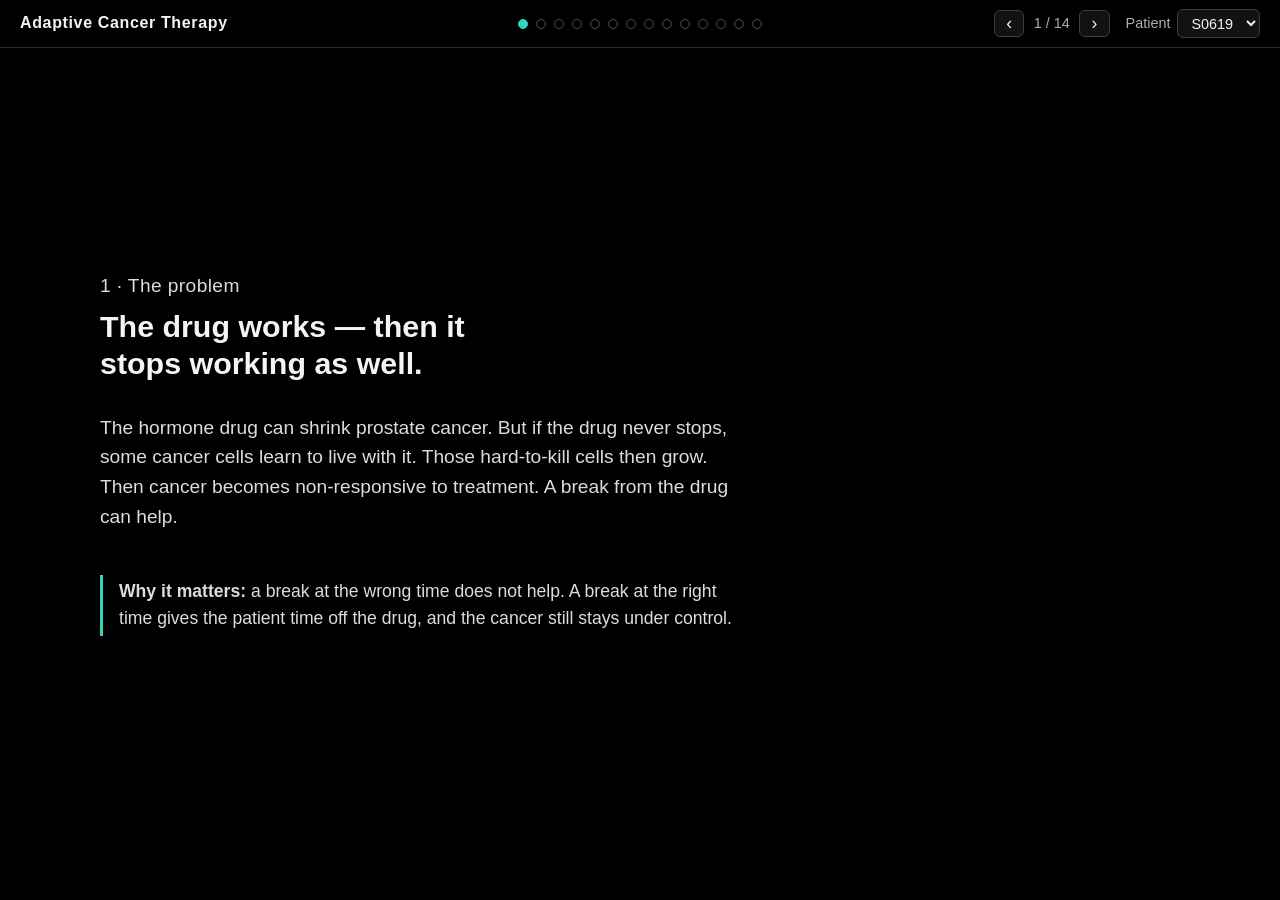
==== web/index.html @ 0f13ae1c "Adaptive Cancer Therapy: EvoDose Select presentation and selection analysis" ====
<!DOCTYPE html>
<html lang="en">
<head>
<meta charset="utf-8">
<meta name="viewport" content="width=device-width, initial-scale=1">
<title>Adaptive Cancer Therapy — stop and start, instead of always on</title>
<link rel="stylesheet" href="styles.css?v=23">
</head>
<body>
<nav class="decknav">
  <span class="brand">Adaptive Cancer Therapy</span>
  <div class="dots" id="dots" role="tablist" aria-label="Slides"></div>
  <span class="navright">
    <span class="pag">
      <button id="prevSl" aria-label="Previous slide">‹</button>
      <span id="slCount">1 / 1</span>
      <button id="nextSl" aria-label="Next slide">›</button>
    </span>
    <label class="patpick">Patient
      <select id="patient"></select>
    </label>
  </span>
</nav>

<main>
  <!-- STORY 1 -->
  <section class="slide story">
    <p class="act">1 · The problem</p>
    <h2>The drug works — then it stops working as well.</h2>
    <p>The hormone drug can shrink prostate cancer. But if the drug never stops, some
      cancer cells learn to live with it. Those hard-to-kill cells then grow.
      Then cancer becomes non-responsive to treatment. A break from the drug can help.</p>
    <p class="why"><strong>Why it matters:</strong> a break at the wrong time does not help.
      A break at the right time gives the patient time off the drug, and the cancer
      still stays under control.</p>
  </section>

  <!-- COVER: adaptive cancer therapy, in one paragraph + one animated picture -->
  <section class="slide cover">
    <h1 class="covertitle">Adaptive Cancer Therapy</h1>
    <p class="deck coverpara">In adaptive therapy, the drug is stopped and started,
      instead of given all the time. This stops drug-resistant cancer cells from
      taking over, by not wiping out the drug-sensitive cells completely. It means
      less drug, a better quality of life, and cancer that takes longer to
      become drug-resistant.</p>
    <div class="calwrap">
      <svg id="calsvg" viewBox="0 0 1080 470" role="img" aria-label="Animated calendar of adaptive therapy: months with drug on in amber and drug off in blue, a blood-test line falling on drug and rising off drug, and green sensitive cells staying alive during breaks"></svg>
    </div>
    <p class="disclaimer">For research only — not medical advice.</p>
  </section>

  <!-- STORY 2 -->
  <section class="slide story">
    <p class="act">2 · Why a break can work</p>
    <h2>Two kinds of cells, one blood test.</h2>
    <div class="cols">
      <div class="coltext">
        <p>The cancer has two kinds of cells. Green cells die when the drug is on. Red cells
          do not die. The two kinds fight for space to grow. The blood test only shows green
          plus red, added up. It cannot show the red cells alone. So we try 200 versions of
          the model for each patient, to show how unsure we are — most of all about how many
          red cells there were at the start.</p>
        <p>Here is why a break can help: if the drug kills all green cells, red cells get all
          the space. On a break, green cells grow back and crowd the red ones out.</p>
        <p class="why"><strong>Why it matters:</strong> we have to plan drug breaks without
          being able to see the red cells. The model helps us guess them from the blood-test
          line and from when the drug was on or off.</p>
      </div>
      <div class="cellstage">
        <canvas id="act1tumor" width="840" height="520" role="img" aria-label="Living cancer picture: drug kills green cells while red cells spread"></canvas>
        <p class="cellphase" id="act1phase"></p>
      </div>
    </div>
  </section>

  <!-- HOW WE PREDICT -->
  <section class="slide">
    <p class="act">3 · Can we trust our guesses?</p>
    <h2>How we make the guess, step by step.</h2>
    <p class="hint">We only ever see one number — the blood test, which is green cells plus
      red cells added together. Here is how we turn that into a prediction.</p>
    <div class="calwrap">
      <svg viewBox="0 0 1080 400" role="img" aria-label="Four steps: what we know (blood tests and drug on or off), guess the hidden split into green and red cells by adjusting six things, keep 200 explanations that fit, then run them forward to get a guess and a plausible range">
        <!-- stage headers -->
        <g font-family="inherit">
          <text x="0" y="22" font-size="14" font-weight="700" fill="#f4f4f2">1 · WHAT WE KNOW</text>
          <text x="280" y="22" font-size="14" font-weight="700" fill="#f4f4f2">2 · GUESS THE HIDDEN SPLIT</text>
          <text x="560" y="22" font-size="14" font-weight="700" fill="#f4f4f2">3 · KEEP 200 EXPLANATIONS</text>
          <text x="840" y="22" font-size="14" font-weight="700" fill="#f4f4f2">4 · RUN THEM FORWARD</text>

          <!-- arrows between stages -->
          <g stroke="#9aa39f" stroke-width="2" fill="none">
            <path d="M248 190 L268 190 M260 182 L269 190 L260 198"/>
            <path d="M528 190 L548 190 M540 182 L549 190 L540 198"/>
            <path d="M808 190 L828 190 M820 182 L829 190 L820 198"/>
          </g>

          <!-- 1: readings + drug strip -->
          <g>
            <polyline points="8,70 38,150 68,168 98,120 128,82 158,140 188,166 218,110 236,84"
              fill="none" stroke="#34d3bd" stroke-width="3" stroke-linejoin="round" stroke-linecap="round"/>
            <g>
              <circle cx="8" cy="70" r="4.5" fill="#e8a33d"/><circle cx="38" cy="150" r="4.5" fill="#e8a33d"/>
              <circle cx="68" cy="168" r="4.5" fill="#0a0a0a" stroke="#5b9cf5" stroke-width="2"/>
              <circle cx="98" cy="120" r="4.5" fill="#0a0a0a" stroke="#5b9cf5" stroke-width="2"/>
              <circle cx="128" cy="82" r="4.5" fill="#e8a33d"/><circle cx="158" cy="140" r="4.5" fill="#e8a33d"/>
              <circle cx="188" cy="166" r="4.5" fill="#0a0a0a" stroke="#5b9cf5" stroke-width="2"/>
              <circle cx="218" cy="110" r="4.5" fill="#e8a33d"/>
            </g>
            <g>
              <rect x="8" y="196" width="52" height="12" fill="#e8a33d"/>
              <rect x="60" y="196" width="64" height="12" fill="#2c4a78"/>
              <rect x="124" y="196" width="52" height="12" fill="#e8a33d"/>
              <rect x="176" y="196" width="60" height="12" fill="#2c4a78"/>
            </g>
            <text x="0" y="238" font-size="12.5" fill="#d9deda">Blood tests over time, and</text>
            <text x="0" y="256" font-size="12.5" fill="#d9deda">when the drug was on (amber)</text>
            <text x="0" y="274" font-size="12.5" fill="#d9deda">or off (blue). That is all</text>
            <text x="0" y="292" font-size="12.5" fill="#d9deda">we ever get to see. We learn</text>
            <text x="0" y="310" font-size="12.5" fill="#d9deda">from the first 6 of every 10.</text>
          </g>

          <!-- 2: hidden split + six knobs -->
          <g>
            <rect x="280" y="58" width="196" height="26" fill="#2e9e5b"/>
            <rect x="476" y="58" width="34" height="26" fill="#d64545"/>
            <text x="291" y="76" font-size="12" font-weight="700" fill="#06130a">green cells</text>
            <text x="280" y="106" font-size="12.5" fill="#d9deda">First reading, split in two.</text>
            <text x="280" y="124" font-size="12.5" fill="#ff9a9a">The red share is hidden —</text>
            <text x="280" y="142" font-size="12.5" fill="#ff9a9a">we have to guess it.</text>
            <text x="280" y="172" font-size="12.5" font-weight="700" fill="#f4f4f2">We adjust 6 things to fit:</text>
            <g font-size="12" fill="#9aa39f">
              <text x="280" y="193">· how fast green cells grow</text>
              <text x="280" y="212">· how fast red cells grow (slower)</text>
              <text x="280" y="231">· how hard the drug kills green</text>
              <text x="280" y="250">· how much red cells crowd green</text>
              <text x="280" y="269">· how much green cells crowd red</text>
              <text x="280" y="288">· the hidden red share at the start</text>
            </g>
          </g>

          <!-- 3: fan of 200 -->
          <g stroke="#34d3bd" fill="none" opacity="0.4">
            <path d="M566 190 C 640 186, 720 120, 796 62"/>
            <path d="M566 190 C 640 188, 720 150, 796 96"/>
            <path d="M566 190 C 640 190, 720 176, 796 138"/>
            <path d="M566 190 C 640 192, 720 192, 796 178"/>
            <path d="M566 190 C 640 194, 720 208, 796 214"/>
            <path d="M566 190 C 640 198, 720 238, 796 258"/>
            <path d="M566 190 C 640 202, 720 268, 796 296"/>
          </g>
          <circle cx="566" cy="190" r="5" fill="#34d3bd"/>
          <g font-size="12.5" fill="#d9deda">
            <text x="560" y="330">Many different stories fit the</text>
            <text x="560" y="348">early readings. We keep 200 of</text>
            <text x="560" y="366">them — they disagree most</text>
            <text x="560" y="384">about the hidden red cells.</text>
          </g>

          <!-- 4: band + median -->
          <g>
            <path d="M846 84 C 900 74, 960 96, 1072 130 L 1072 218 C 960 196, 900 190, 846 176 Z"
              fill="rgba(52,211,189,0.18)"/>
            <path d="M846 130 C 900 122, 960 140, 1072 176" fill="none" stroke="#34d3bd" stroke-width="3.5"/>
            <circle cx="930" cy="112" r="5" fill="#e8a33d"/>
            <circle cx="1000" cy="196" r="5" fill="#0a0a0a" stroke="#5b9cf5" stroke-width="2"/>
            <text x="846" y="252" font-size="12.5" fill="#34d3bd" font-weight="700">teal line = our guess</text>
            <text x="846" y="272" font-size="12.5" fill="#d9deda">(the middle of the 200 runs)</text>
            <text x="846" y="298" font-size="12.5" fill="#d9deda">Shaded band = where 90 of</text>
            <text x="846" y="316" font-size="12.5" fill="#d9deda">the 100 runs fall. Wide band</text>
            <text x="846" y="334" font-size="12.5" fill="#d9deda">= we are unsure.</text>
          </g>
        </g>
      </svg>
    </div>
    <p class="lesson"><strong>The key point:</strong> we never see the red cells. That is why
      we keep 200 explanations instead of one — the spread between them is our honesty
      about what we do not know. Next slide: we check the guess against readings
      the model never saw.</p>
  </section>

  <!-- SLIDE 1: fit -->
  <section class="slide">
    <p class="act">3 · Can we trust our guesses?</p>
    <h2>First, can we guess this patient's blood-test result?</h2>
    <p class="hint" id="fitHint"></p>
    <div class="chartwrap"><canvas id="fitChart" width="1200" height="420"></canvas></div>
    <div class="legend">
      <span><i class="dot on"></i>real reading, on drug</span>
      <span><i class="dot off"></i>real reading, off drug</span>
      <span><i class="line med"></i>model guess (test zone only)</span>
      <span><i class="band"></i>plausible range</span>
      <span class="misskey"><i class="missring"></i>missed by the range — line shows how far</span>
    </div>
    <dl class="stats" id="fitStats"></dl>
    <p class="hint">How to read it: in the right-hand test zone, a dot on the teal
      line means a good guess. A red ring and a long line mean a bad miss.</p>
  </section>

  <!-- SLIDE 2: sim -->
  <section class="slide">
    <p class="act">4 · Less drug, same control</p>
    <h2>Break vs never stopping: less drug, same control.</h2>
    <p class="hint">Same cancer, two drug plans. Green cells die on the drug.
      Red cells do not. Press play and see which plan keeps the cancer
      under control the longest.</p>
    <div class="simcontrols">
      <button id="playBtn">Pause</button>
      <button id="restartBtn">Restart</button>
      <label>Speed
        <select id="speed">
          <option value="4">4 wk/s</option>
          <option value="12" selected>12 wk/s</option>
          <option value="30">30 wk/s</option>
        </select>
      </label>
      <span id="simError" class="simerror"></span>
    </div>
    <div class="split two">
      <div class="panel">
        <h3>Drug always on</h3>
        <p class="ruletag">never takes a break</p>
        <div class="dish3d" id="simCont" role="img" aria-label="Simulated tumor under continuous treatment"></div>
        <div class="meters">
          <span>week <b id="wkCont">0</b></span>
          <span>weeks in control <b id="ctlCont">0</b></span>
          <span id="drugCont" class="pill on">drug ON</span>
        </div>
      </div>
      <div class="panel">
        <h3>Usual plan</h3>
        <p class="ruletag">stop when the blood test falls to half · start again when it goes back up</p>
        <div class="dish3d" id="simStd" role="img" aria-label="Simulated tumor under the standard rule"></div>
        <div class="meters">
          <span>week <b id="wkStd">0</b></span>
          <span>weeks in control <b id="ctlStd">0</b></span>
          <span id="drugStd" class="pill on">drug ON</span>
        </div>
      </div>
    </div>
    <div class="legend" aria-label="What the cell colors mean">
      <span><i class="dot" style="background:#35c163"></i>green cells — the drug can kill them</span>
      <span><i class="dot" style="background:#e05252"></i>red cells — the drug cannot kill them</span>
    </div>
    <p class="lesson"><strong>What to watch:</strong> the break plan uses far less drug.
      The question is not “which exact rule?” — it is “which patients save the most
      time off the drug and still stay in control?” That is the next slide.</p>
  </section>

  <!-- SLIDE 3b: who should pause -->
  <section class="slide">
    <p class="act">5 · Who saves the most?</p>
    <h2>Half the drug, same control — but for who?</h2>
    <p class="hint" id="selectionIntro">Loading the results…</p>
    <dl class="stats" id="selectionStats"></dl>
  </section>

  <!-- SLIDE 3c: who should pause, the patients -->
  <section class="slide">
    <p class="act">5 · Who saves the most? — the patients</p>
    <h2>Patients we think will save the most drug time.</h2>
    <table id="selectionTable"></table>
    <p class="hint" id="selectionMethod"></p>
    <p class="lesson"><strong>Bottom line:</strong> do not give every patient a fancy new plan.
      Give a break first to the big savers — they get far less drug with the same
      control. This is still a computer model, not proof in real patients.</p>
  </section>

  <!-- CORE 6: real life -->
  <section class="slide story">
    <p class="act">6 · What this would change in real life</p>
    <h2>Not longer life. An easier life.</h2>
    <p><strong>For patients:</strong> far less time on a hard drug — fewer hot flashes,
      less tiredness, stronger bones — while the cancer stays under control.</p>
    <p><strong>For doctors:</strong> a test-based reason to say “you should take a break”
      to one patient, and “you should not” to another, instead of guessing.</p>
    <p><strong>For researchers:</strong> test the big savers first, so the next real
      study is smaller, faster, and more likely to give a clear answer.</p>
    <p class="why"><strong>Honest limit:</strong> today this changes nothing. It is a
      computer model, not proof in real patients. No one should change treatment
      because of it. A real study must prove it first.</p>
  </section>

  <!-- APPENDIX DIVIDER -->
  <section class="slide story">
    <p class="act">Appendix · Proof</p>
    <h2>That is the story. The rest is proof.</h2>
    <p>Next come the things judges and doctors may ask for: the full table for
      all patients, more pictures, the 3D cancer, and how we did the work.</p>
    <p class="why">You do not need the appendix to get the main point:
      <strong>who you are matters more than the exact break rule.</strong></p>
  </section>

  <!-- SLIDE 4: summary -->
  <section class="slide">
    <p class="act">Appendix A · All patients</p>
    <h2>All patients: break plan vs drug always on.</h2>
    <p class="hint">For each patient: how many weeks the cancer stays under control,
      and how much of the time is spent on the drug. The longest time we show is
      260 weeks (5 years).</p>
    <table id="summaryTable"></table>
    <p class="hint" id="overallLine"></p>
  </section>

  <!-- SLIDE 5: gallery -->
  <section class="slide">
    <p class="act">Appendix B · Picture gallery</p>
    <h2>Four more ways to see it.</h2>
    <p class="hint">All pictures show the patient you picked. Drag the 3D hill to turn it,
      scroll to zoom in. Green = drug can kill it. Red = drug cannot kill it.</p>
    <div class="gallery">
      <div class="viz wide">
        <h3>How unsure are we? (3D hill)</h3>
        <p class="ruletag">Our best guess is the top line of the hill. The hill shows how
          wide our guess could be. Dots are real blood test results.</p>
        <div id="terrain" class="gl" role="img" aria-label="3D blood-test uncertainty terrain"></div>
      </div>
      <div class="viz wide">
        <h3>Green and red rivers</h3>
        <p class="ruletag">How much green and red cancer there is over time, for each plan.
          Dark bands are weeks on the drug.</p>
        <canvas id="river" height="230"></canvas>
      </div>
      <div class="viz">
        <h3>Good and bad sides of each plan</h3>
        <p class="ruletag">A star shape for each plan. Big is better on every point:
          control for longer, more time off drug, control per week of drug.</p>
        <canvas id="radar" height="220"></canvas>
      </div>
      <div class="viz spanall">
        <h3>Thin slices, week by week</h3>
        <p class="ruletag">One row per week, top to bottom. Watch red take over
          the cancer. The white line shows when control is lost.</p>
        <canvas id="barcode" height="190"></canvas>
      </div>
    </div>
  </section>

  <!-- SLIDE 6: 3D -->
  <section class="slide">
    <p class="act">Appendix C · Under the microscope</p>
    <h2>Twelve ways to watch one cancer.</h2>
    <p class="hint">The same cancer as in the race, drawn twelve ways. It uses the patient
      you picked. Press play on the race slide, then watch here. Drag to turn,
      scroll to zoom in.</p>
    <div class="v3controls">
      <div id="v3views" class="viewbtns"></div>
      <label>Rule
        <select id="v3rule"></select>
      </label>
    </div>
    <div id="stage3d" class="stage3d" role="img" aria-label="3D tumor visualization"></div>
    <p class="hint" id="v3caption"></p>
  </section>

  <!-- METHODS / FIN -->
  <section class="slide story">
    <p class="act">Appendix D · How we did it</p>
    <h2>How we did it, in short.</h2>
    <ul class="methods">
      <li>Our model has two kinds of cancer cells: green (drug kills them) and red
        (drug cannot kill them). They fight for space. blood test = green + red.</li>
      <li>We teach the model with the first 60% of each patient's blood tests. Then we
        test it on the last 40% — tests it has never seen. We try 200 versions of the
        model to show how unsure we are.</li>
      <li>We compare two plans: drug always on, and the usual break plan
        (stop when the blood test falls to half, start again when it goes back up).</li>
      <li>Last, we guess which patients will save the most time off the drug. We use
        only what we knew early: starting blood test, how fast each kind of cell grows,
        how low the blood test fell, and how fast it rose on breaks. A patient who would lose
        control by taking a break is never picked.</li>
      <li>All of this is a computer model. It is an idea to test in a real study one
        day — not a treatment plan for any real person.</li>
    </ul>
    <p class="fin">EvoDose Select · a research model · not medical advice.</p>
  </section>
</main>

<script>
(function () {
  var svg = document.getElementById("calsvg");
  if (!svg) return;
  var NS = "http://www.w3.org/2000/svg";
  function el(tag, attrs, text) {
    var n = document.createElementNS(NS, tag);
    for (var k in attrs) n.setAttribute(k, attrs[k]);
    if (text != null) n.textContent = text;
    svg.appendChild(n);
    return n;
  }
  var ON = "#e8a33d", OFF = "#5b9cf5", GREEN = "#2e9e5b", RED = "#d64545", INK = "#f4f4f2", MUT = "#9aa39f";
  // months: 1 = drug on, 0 = drug off
  var months = [1, 1, 1, 0, 0, 0, 1, 1, 0, 0, 1, 1];
  var X0 = 28, MW = 84, GAP = 3.5, TOP = 8;
  var cx = months.map(function (_, i) { return X0 + i * (MW + GAP) + MW / 2; });
  months.forEach(function (on, i) {
    var x = X0 + i * (MW + GAP), col = on ? ON : OFF;
    var card = el("rect", { x: x, y: TOP, width: MW, height: 96, rx: 10, fill: "#0c0e0d", stroke: "#262b29" }); card.setAttribute("class", "calcard"); card.style.animationDelay = (i * 0.5) + "s";
    el("text", { x: x + MW / 2, y: TOP + 20, "text-anchor": "middle", "font-size": 12, fill: MUT }, "MONTH " + (i + 1));
    // calendar dots
    for (var d = 0; d < 12; d++) {
      el("circle", { cx: x + 14 + (d % 4) * 19, cy: TOP + 34 + Math.floor(d / 4) * 13, r: 3.2,
        fill: col, opacity: 0.35 + 0.05 * (d % 3) });
    }
    el("rect", { x: x + 9, y: TOP + 76, width: MW - 18, height: 20, rx: 10, fill: col });
    el("text", { x: x + MW / 2, y: TOP + 90, "text-anchor": "middle", "font-size": 12, "font-weight": 700,
      fill: on ? "#1a1206" : "#081426" }, on ? "DRUG ON" : "DRUG OFF");
  });
  // PSA wave ------------------------------------------------------
  var GY0 = 150, GY1 = 292; // graph top/bottom
  months.forEach(function (on, i) {
    var x = X0 + i * (MW + GAP);
    el("rect", { x: x, y: GY0, width: MW + GAP, height: GY1 - GY0, fill: on ? ON : OFF, opacity: 0.06 });
  });
  var psa = [92, 52, 27, 15, 23, 37, 54, 30, 17, 27, 41, 24];
  var Y = function (v) { return GY1 - (v / 100) * (GY1 - GY0); };
  [[56, "restart level"], [16, "stop level"]].forEach(function (lv) {
    el("line", { x1: X0, y1: Y(lv[0]), x2: 1052, y2: Y(lv[0]), stroke: MUT, "stroke-dasharray": "5 5", opacity: 0.6 });
    el("text", { x: 1052, y: Y(lv[0]) - 5, "text-anchor": "end", "font-size": 13, fill: MUT }, lv[1]);
  });
  el("text", { x: X0, y: GY0 - 8, "font-size": 13, fill: MUT }, "Blood test over the year");
  var pts = psa.map(function (v, i) { return cx[i].toFixed(1) + "," + Y(v).toFixed(1); }).join(" ");
  var line = el("polyline", { points: pts, fill: "none", stroke: "#34d3bd", "stroke-width": 3.5, "stroke-linejoin": "round", "stroke-linecap": "round" }); line.setAttribute("class", "calpsa");
  psa.forEach(function (v, i) { el("circle", { cx: cx[i], cy: Y(v), r: 4.5, fill: "#34d3bd" }); });
  // phase captions --------------------------------------------------
  var phases = [
    [0, 2, ON, "ON", "Blood test falls. Green cells die,", "red cells spread slowly."],
    [3, 5, OFF, "OFF", "Break. Green cells grow back", "and crowd the red cells out."],
    [6, 7, ON, "ON", "Drug restarts before", "red cells take over."],
    [8, 9, OFF, "OFF", "Break again. Green cells", "keep red cells in check."],
    [10, 11, ON, "ON", "Restart. Blood test falls, most", "drug time was saved."],
  ];
  phases.forEach(function (ph) {
    var x = cx[ph[0]] - 34;
    el("text", { x: x, y: 326, "font-size": 14, "font-weight": 700, fill: ph[2] }, ph[3]);
    el("text", { x: x, y: 348, "font-size": 12.5, fill: INK }, ph[4]);
    el("text", { x: x, y: 366, "font-size": 12.5, fill: INK }, ph[5]);
  });
  // cell mix bars ----------------------------------------------------
  el("text", { x: X0, y: 402, "font-size": 13, fill: MUT }, "Cancer cells at the end of each stage (green = drug can kill, red = drug cannot)");
  var mixes = [[0.55, "after ON"], [0.72, "after break"], [0.60, "after ON"], [0.74, "after break"], [0.62, "after ON"]];
  mixes.forEach(function (m, i) {
    var bx = X0 + i * 208, bw = 180, by = 414;
    el("rect", { x: bx, y: by, width: bw * m[0], height: 18, fill: GREEN });
    el("rect", { x: bx + bw * m[0], y: by, width: bw * (1 - m[0]), height: 18, fill: RED });
    el("text", { x: bx + bw / 2, y: by + 38, "text-anchor": "middle", "font-size": 12, fill: MUT }, m[1]);
  });
})();
</script>
<script src="vendor/three.min.js?v=12"></script>
<script src="app.js?v=18"></script>
<script src="viz.js?v=16"></script>
<script src="viz3d.js?v=26"></script>
<script src="tissue-shader.js?v=1"></script>
<script>
// Slide deck: horizontal paging with prev/next, dots, keys, and edge-aware wheel.
(function () {
  var main = document.querySelector("main");
  var slides = Array.prototype.slice.call(main.querySelectorAll(".slide"));
  var count = document.getElementById("slCount");
  var dots = document.getElementById("dots");
  var cur = 0, locked = false;

  slides.forEach(function (s, i) {
    var b = document.createElement("button");
    var act = s.querySelector(".act");
    b.setAttribute("role", "tab");
    b.setAttribute("aria-label", "Slide " + (i + 1) + (act ? ": " + act.textContent : ""));
    b.addEventListener("click", function () { go(i); });
    dots.appendChild(b);
  });
  var dotBtns = Array.prototype.slice.call(dots.querySelectorAll("button"));

  function render() {
    count.textContent = (cur + 1) + " / " + slides.length;
    dotBtns.forEach(function (b, i) { b.classList.toggle("on", i === cur); });
  }
  // fitSlides() zooms tall slides below 100vw wide, so slide offsets are
  // not multiples of the viewport width; always aim at the real offset.
  function slideLeft(i) {
    return slides[i].getBoundingClientRect().left -
      main.getBoundingClientRect().left + main.scrollLeft;
  }
  function go(i) {
    cur = Math.max(0, Math.min(slides.length - 1, i));
    main.scrollTo({ left: slideLeft(cur), behavior: "smooth" });
    render();
  }
  var ticking = false;
  main.addEventListener("scroll", function () {
    if (ticking) return;
    ticking = true;
    requestAnimationFrame(function () {
      var best = 0, bestD = Infinity;
      slides.forEach(function (s, i) {
        var d = Math.abs(slideLeft(i) - main.scrollLeft);
        if (d < bestD) { bestD = d; best = i; }
      });
      cur = best;
      render();
      ticking = false;
    });
  }, { passive: true });

  document.getElementById("prevSl").addEventListener("click", function () { go(cur - 1); });
  document.getElementById("nextSl").addEventListener("click", function () { go(cur + 1); });

  document.addEventListener("keydown", function (e) {
    var ae = document.activeElement;
    var tag = (ae && ae.tagName) || "";
    // Only text entry keeps its keys; selects, sliders and buttons do not
    // trap deck navigation.
    var typing = tag === "TEXTAREA" || (ae && ae.isContentEditable) ||
      (tag === "INPUT" && !/^(range|checkbox|radio|button|submit)$/i.test(ae.type || "text"));
    if (typing) return;
    var to = null;
    if (e.key === "ArrowRight" || e.key === "ArrowDown" || e.key === "PageDown") to = cur + 1;
    else if (e.key === "ArrowLeft" || e.key === "ArrowUp" || e.key === "PageUp") to = cur - 1;
    else if (e.key === "Home") to = 0;
    else if (e.key === "End") to = slides.length - 1;
    if (to === null) return;
    // Stop the browser's own arrow-scroll of <main>: after a click inside
    // the deck it nudges 40px and cancels the smooth slide change.
    e.preventDefault();
    go(to);
  });

  // Vertical wheel moves between slides only at a slide's vertical edge,
  // so tall slides still scroll normally. Trackpad horizontal swipes pass through.
  main.addEventListener("wheel", function (e) {
    if (Math.abs(e.deltaX) > Math.abs(e.deltaY)) return;
    var s = slides[cur];
    var down = e.deltaY > 0;
    var blocked = down
      ? s.scrollHeight - s.scrollTop - s.clientHeight <= 4
      : s.scrollTop <= 4;
    if (!blocked) return;
    e.preventDefault();
    if (locked) return;
    locked = true;
    setTimeout(function () { locked = false; }, 700);
    go(cur + (down ? 1 : -1));
  }, { passive: false });

  // Optional deep link: ?slide=N (1-based) opens on that slide.
  var startSlide = parseInt(new URLSearchParams(location.search).get("slide"), 10);
  if (!isNaN(startSlide)) {
    cur = Math.max(0, Math.min(slides.length - 1, startSlide - 1));
    main.scrollTo({ left: slideLeft(cur) });
  }
  render();
})();

// Fit every slide to the viewport height: shrink content just enough that no
// slide ever needs its own vertical scrollbar. Never upscales.
function fitSlides() {
  var slides = Array.prototype.slice.call(document.querySelectorAll("main .slide"));
  if (!slides.length) return;
  // Note: scrollHeight ignores zoom, so measure once at zoom 1 and set once.
  // (Iterating would re-shrink every pass and run away to the floor.)
  slides.forEach(function (s) {
    s.style.zoom = 1;
    s.style.minWidth = ""; s.style.maxWidth = ""; s.style.height = "";
    s.style.paddingLeft = ""; s.style.paddingRight = "";
  });
  void document.body.offsetHeight; // settle layout before measuring
  slides.forEach(function (s) {
    var avail = s.clientHeight, need = s.scrollHeight;
    if (need > avail + 1) {
      var z = Math.max(0.3, avail / need);
      s.style.zoom = z;
      // Zoom also shrinks the slide's own box, which would pull the next
      // slide into view. Grow the un-zoomed box so the zoomed slide still
      // fills exactly one screen, width and height.
      var inv = (100 / z).toFixed(3);
      s.style.minWidth = inv + "vw";
      s.style.maxWidth = inv + "vw";
      s.style.height = inv + "vh";
      // Zoom also shrinks the side padding, shifting this slide's text
      // column left of every other slide's. Grow the un-zoomed padding so
      // the zoomed column starts at exactly the same left edge.
      var target = Math.min(1080, window.innerWidth * 0.92);
      var padPx = Math.max(0, (s.clientWidth - target / z) / 2);
      s.style.paddingLeft = padPx + "px";
      s.style.paddingRight = padPx + "px";
    }
  });
}
window.fitSlides = fitSlides;
window.addEventListener("resize", fitSlides);
fitSlides();
</script>
<script>
// Act I tumor vignette: same custom GLSL tissue shader as the art page.
// Cycle: grow (drug off) -> drug on (green shrinks, red spreads) -> holiday
// (green regrows and crowds red back). Phase label follows the same clock.
(function () {
  var canvas = document.getElementById("act1tumor");
  var phase = document.getElementById("act1phase");
  if (!canvas || !phase) return;
  var shader = (typeof createTissueShader === "function")
    ? createTissueShader(canvas, { drug: 0, progress: 0.15, seed: 2.7 }) : null;
  if (!shader) {
    phase.textContent = "Green cells (drug kills them) and red cells (drug cannot kill them) share the cancer.";
    return;
  }
  var reduced = window.matchMedia && window.matchMedia("(prefers-reduced-motion: reduce)").matches;
  if (reduced) {
    shader.setDrug(1); shader.setProgress(0.4); shader.drawOnce();
    phase.textContent = "Green cells (drug kills them) and red cells (drug cannot kill them) share the cancer.";
    return;
  }
  var T_GROW = 3, T_DRUG = 7.5, T_END = 11;
  var t0 = performance.now(), running = true, lastMsg = "";
  function say(html) {
    if (html !== lastMsg) { phase.innerHTML = html; lastMsg = html; }
  }
  function frame(now) {
    if (!running) return;
    requestAnimationFrame(frame);
    var t = ((now - t0) / 1000) % T_END;
    var drug = t >= T_GROW && t < T_DRUG;
    var holiday = t >= T_DRUG;
    var prog = !drug && !holiday ? 0.15
      : drug ? 0.15 + 0.35 * ((t - T_GROW) / (T_DRUG - T_GROW))
      : 0.50 - 0.28 * ((t - T_DRUG) / (T_END - T_DRUG));
    shader.setDrug(drug ? 1 : 0);
    shader.setProgress(prog);
    say(!drug && !holiday
      ? "Cancer growing \u2014 green and red cells fight for space"
      : drug
      ? '<span class="pill on">DRUG ON</span> green cells die, red cells spread'
      : '<span class="pill off">DRUG BREAK</span> green cells grow back and crowd the red ones');
  }
  if ("IntersectionObserver" in window) {
    new IntersectionObserver(function (es) {
      var vis = es[0].isIntersecting;
      if (vis && !running) { running = true; shader.start(); requestAnimationFrame(frame); }
      else if (!vis) { running = false; shader.stop(); }
    }).observe(canvas);
  }
  shader.start();
  requestAnimationFrame(frame);
})();
</script>
</body>
</html>
---- web/styles.css ----
:root {
  --bg: #000;
  --panel: #0c0e0d;
  --ink: #f4f4f2;
  --muted: #a8b0ad;
  --line: #262b29;
  --accent: #34d3bd;
  --warn: #e05252;
  --warn-soft: #230d0d;
  --good: #35c163;
  --bad: #e05252;
  --amber: #e8a33d;
  --blue: #5b9cf5;
}

* { box-sizing: border-box; }

html { scroll-behavior: smooth; }

body {
  margin: 0;
  overflow: hidden;
  color: var(--ink);
  background: var(--bg);
  font-family: -apple-system, "Helvetica Neue", Arial, sans-serif;
  font-size: 16px;
  line-height: 1.55;
}

/* Fixed deck navigation */
.decknav {
  position: fixed;
  top: 0; left: 0; right: 0;
  z-index: 50;
  display: flex;
  justify-content: space-between;
  align-items: center;
  gap: 1rem;
  padding: 0.55rem 1.25rem;
  background: #000;
  border-bottom: 1px solid var(--line);
}
.brand { font-weight: 700; letter-spacing: 0.04em; }
.pag { display: flex; align-items: center; gap: 0.6rem; color: var(--muted); font-size: 0.9rem; }
.navright { display: flex; align-items: center; gap: 1rem; }
.dots {
  position: absolute;
  left: 50%;
  top: 50%;
  transform: translate(-50%, -50%);
  display: flex;
  gap: 0.5rem;
  align-items: center;
  max-width: 44vw;
  overflow: hidden;
}
.dots button {
  flex: 0 0 auto;
  width: 10px;
  height: 10px;
  padding: 0;
  border: 1px solid #4a514e;
  border-radius: 50%;
  background: transparent;
  cursor: pointer;
}
.dots button:hover { border-color: var(--ink); }
.dots button.on { background: var(--accent); border-color: var(--accent); }
@media (max-width: 760px) { .dots { display: none; } }
.patpick { font-size: 0.9rem; display: inline-flex; align-items: center; gap: 0.4rem; color: var(--muted); }

select, button {
  font: inherit;
  color: var(--ink);
  padding: 0.3rem 0.6rem;
  border: 1px solid #3a403d;
  background: #101312;
  border-radius: 6px;
}

button { cursor: pointer; }
button:hover { border-color: var(--accent); color: var(--accent); }
#prevSl, #nextSl { padding: 0.1rem 0.7rem; font-size: 1.1rem; line-height: 1.2; }

/* Slides: horizontal deck, each slide its own vertical scroll lane */
main {
  display: flex;
  overflow-x: auto;
  overflow-y: hidden;
  scroll-snap-type: x proximity;
  height: 100vh;
  height: 100dvh;
  scrollbar-width: none;
}
main::-webkit-scrollbar { display: none; }
.slide {
  min-width: 100vw;
  max-width: 100vw;
  height: 100vh;
  height: 100dvh;
  overflow: hidden;
  scroll-snap-align: start;
  display: flex;
  flex-direction: column;
  justify-content: center;
  justify-content: safe center;
  align-items: stretch;
  /* One shared left edge for every slide: all text, headings, tables and
     panels start at the same column, max 1080px wide, centered as a block. */
  padding: 4.5rem max(4vw, calc((100vw - 1080px) / 2)) 3rem;
  flex-shrink: 0;
  text-align: left;
}
.slide > * { width: auto; }
.slide + .slide { border-left: 1px solid var(--line); }

.act { color: var(--accent); font-size: 0.95rem; margin: 0 0 0.5rem; letter-spacing: 0.02em; }
h1 { font-size: 2.6rem; line-height: 1.12; margin: 0 0 1rem; font-weight: 700; }
h2 { font-size: 1.9rem; line-height: 1.2; margin: 0 0 0.75rem; font-weight: 700; }
h3 { font-size: 1.05rem; margin: 1.25rem 0 0.4rem; }
.cover .deck { font-size: 1.15rem; color: var(--muted); max-width: 38rem; }
.coversub {
  font-size: 1.35rem;
  line-height: 1.3;
  font-weight: 600;
  color: var(--ink);
  max-width: 38rem;
  margin: 0.5rem 0 1rem;
}
.calwrap {
  background: var(--panel);
  border: 1px solid var(--line);
  border-radius: 12px;
  padding: 0.8rem;
  margin-top: 0.6rem;
}
.calwrap svg { width: 100%; height: auto; display: block; }
.covertitle { font-size: 2.1rem; letter-spacing: -0.01em; margin-bottom: 0.7rem; }
.coverpara { font-size: 1.22rem !important; line-height: 1.55; max-width: 46rem !important; }
#calsvg .calcard { animation: calGlow 6s ease-in-out infinite; }
@keyframes calGlow {
  0%, 100% { stroke: #262b29; stroke-width: 1; }
  7% { stroke: #f4f4f2; stroke-width: 2.5; }
  15% { stroke: #262b29; stroke-width: 1; }
}
#calsvg .calpsa {
  stroke-dasharray: 1500;
  stroke-dashoffset: 1500;
  animation: calDraw 6s linear infinite;
}
@keyframes calDraw {
  0% { stroke-dashoffset: 1500; }
  65%, 100% { stroke-dashoffset: 0; }
}
@media (prefers-reduced-motion: reduce) {
  #calsvg .calcard, #calsvg .calpsa { animation: none; stroke-dashoffset: 0; }
}
.coverstats { margin-top: 2rem; }
.coverstats dd { font-size: 1.45rem; color: var(--accent); }
.lesson {
  margin-top: 1.1rem;
  font-size: 1.08rem;
  max-width: 52rem;
  border-top: 1px solid var(--line);
  padding-top: 0.9rem;
}
.lesson strong { color: var(--accent); }
.scrollcue { margin-top: 2.5rem; color: var(--accent); font-size: 1rem; }
.cover .disclaimer { margin-top: 2rem; max-width: 46rem; }

.story h2 { max-width: 22ch; }
.story p { font-size: 1.2rem; max-width: 40rem; color: #d9deda; }
.story .why {
  border-left: 3px solid var(--accent);
  padding: 0.2rem 0 0.2rem 1rem;
  margin-top: 1.5rem;
  font-size: 1.1rem;
}
.slide > .cellstage { width: min(560px, 92vw); }
.cols {
  display: grid;
  grid-template-columns: 1fr 1fr;
  gap: 2rem;
  align-items: start;
  margin-top: 1rem;
}
.cols .coltext p:first-child { margin-top: 0; }
.cols .cellstage { margin-top: 0; width: auto; }
@media (max-width: 800px) { .cols { grid-template-columns: 1fr; } }
.cellstage { margin-top: 2rem; }
.cellstage svg, .cellstage canvas {
  width: 100%;
  height: auto;
  display: block;
  background: #030403;
  border: 1px solid var(--line);
  border-radius: 12px;
}
.cellstage canvas { aspect-ratio: 420 / 260; }
.cellphase { font-size: 0.95rem; color: var(--muted); margin: 0.6rem 0 0; min-height: 1.8em; }
.cellphase .pill { margin-right: 0.4rem; }
.disclaimer {
  background: var(--warn-soft);
  border-top: 3px solid var(--warn);
  border-bottom: 1px solid var(--warn);
  padding: 0.7rem 1rem;
  font-size: 0.95rem;
}

.hint { color: var(--muted); font-size: 0.92rem; }
code { font-size: 0.85em; background: #141817; padding: 0 0.3em; border-radius: 4px; }

/* Fit chart + legends */
.chartwrap canvas, .panel canvas { width: 100%; display: block; }
.chartwrap {
  background: var(--panel);
  border: 1px solid var(--line);
  border-radius: 12px;
  padding: 0.6rem 0.6rem 0.2rem;
}
.chartwrap canvas { height: 420px; }
.panel canvas { height: 260px; }
.dish3d { width: 100%; height: 260px; touch-action: none; cursor: grab; background: #030403; border-radius: 8px; }
.dish3d:active { cursor: grabbing; }
.dish3d canvas { display: block; }
.dish-fallback {
  display: flex; align-items: center; justify-content: center;
  height: 260px; color: var(--muted); font-size: 0.9rem; text-align: center;
  border: 1px dashed var(--line); border-radius: 8px;
}

.legend { display: flex; gap: 1rem; flex-wrap: wrap; font-size: 0.85rem; color: var(--muted); margin-top: 0.4rem; }
.dot { display: inline-block; width: 0.7em; height: 0.7em; border-radius: 50%; margin-right: 0.3em; }
.dot.on { background: var(--amber); }
.dot.off { background: #000; border: 2px solid var(--blue); }
.line { display: inline-block; width: 1.4em; border-top: 2px solid var(--accent); vertical-align: middle; margin-right: 0.3em; }
.line.split { border-top-style: dashed; border-color: var(--muted); }
.band { display: inline-block; width: 1.4em; height: 0.7em; background: rgba(52,211,189,0.35); vertical-align: middle; margin-right: 0.3em; }
.missring { display: inline-block; width: 0.65em; height: 0.65em; border: 2px solid #e05252; border-radius: 50%; vertical-align: middle; margin-right: 0.3em; }
.misskey { color: #ff9a9a; }

.stats { display: flex; gap: 2rem; flex-wrap: wrap; margin: 0.6rem 0 0; }
.stats div { font-size: 0.9rem; }
.stats dt { color: var(--muted); font-size: 0.8rem; }
.stats dd { margin: 0; font-size: 1.15rem; font-weight: 600; }

/* Sim race */
.split { display: grid; grid-template-columns: 1fr 1fr 1fr; gap: 1rem; }
.split.two { grid-template-columns: 1fr 1fr; }
@media (max-width: 1000px) { .split { grid-template-columns: 1fr; } }
.panel { border: 1px solid var(--line); border-radius: 10px; padding: 0.75rem; background: var(--panel); }
.panel h3 { margin-top: 0; }
.ruletag, .ruleTag { color: var(--muted); font-size: 0.85rem; margin: 0 0 0.4rem; }
.agentname { font-weight: 400; color: var(--accent); font-size: 0.85rem; }

.meters { display: flex; gap: 1rem; align-items: center; font-size: 0.9rem; margin-top: 0.4rem; flex-wrap: wrap; }
.pill { padding: 0.1rem 0.6rem; border-radius: 999px; font-size: 0.8rem; font-weight: 600; }
.pill.on { background: #0a2b22; color: var(--good); border: 1px solid var(--good); }
.pill.off { background: #0d1a33; color: var(--blue); border: 1px solid var(--blue); }
.pill.prog { background: var(--warn-soft); color: var(--warn); border: 1px solid var(--warn); }

.simcontrols { display: flex; gap: 0.75rem; align-items: center; margin: 0.5rem 0; flex-wrap: wrap; }
.simcontrols label { font-size: 0.9rem; display: inline-flex; align-items: center; gap: 0.4rem; }
.simerror { display: none; color: var(--warn); font-size: 0.85rem; font-weight: 600; }

/* Meta Muse Agent */
.agentgrid { display: grid; grid-template-columns: 1.2fr 1fr; gap: 1.5rem; }
@media (max-width: 800px) { .agentgrid { grid-template-columns: 1fr; } }

pre {
  background: #0a0d0c;
  color: #d7e3dc;
  border: 1px solid var(--line);
  padding: 0.8rem;
  border-radius: 8px;
  overflow-x: auto;
  font-size: 0.8rem;
  line-height: 1.45;
  max-height: 340px;
  overflow-y: auto;
}

.log { list-style: none; margin: 0; padding: 0; max-height: 46vh; overflow-y: auto; }
.log li {
  border: 1px solid var(--line);
  background: var(--panel);
  border-radius: 8px;
  padding: 0.5rem 0.7rem;
  margin-bottom: 0.5rem;
  font-size: 0.85rem;
}
.log li.kept { border-left: 5px solid var(--good); }
.log li.rejected { border-left: 5px solid #4a514e; opacity: 0.85; }
.log li.pending { opacity: 0.35; }
.log .meta { display: flex; gap: 0.5rem; align-items: baseline; flex-wrap: wrap; }
.log .tag { font-weight: 700; }
.log .kepttag { color: var(--good); font-weight: 700; }
.log .rejtag { color: var(--muted); font-weight: 700; }
.log .scores { font-variant-numeric: tabular-nums; color: var(--muted); }
.log details { margin-top: 0.3rem; }
.log summary { cursor: pointer; color: var(--accent); font-size: 0.8rem; }
.log pre { max-height: 200px; }

/* Tables */
table { border-collapse: collapse; width: 100%; font-size: 0.88rem; margin-top: 0.5rem; }
th, td { border: 1px solid var(--line); padding: 0.35rem 0.5rem; text-align: right; font-variant-numeric: tabular-nums; }
th:first-child, td:first-child { text-align: left; }
th { background: #141817; }
tr.winner td { font-weight: 700; }
td.winnercell { color: var(--accent); font-weight: 700; }
td.tier-strong { color: var(--good); font-weight: 700; }
td.tier-moderate { color: var(--amber); }
td.tier-low { color: var(--muted); }
td.tier-not-a-candidate { color: var(--bad); font-weight: 700; }

/* Gallery + 3D */
.gallery { display: grid; grid-template-columns: 1fr 1fr 1fr; grid-auto-flow: dense; gap: 1rem; }
.gallery .wide { grid-column: span 2; }
.gallery .spanall { grid-column: 1 / -1; }
@media (max-width: 800px) { .gallery { grid-template-columns: 1fr; } }
.viz { border: 1px solid var(--line); border-radius: 10px; padding: 0.75rem; background: var(--panel); }
.viz h3 { margin-top: 0; }
.viz canvas { width: 100%; display: block; }
.gl { width: 100%; height: 240px; touch-action: none; cursor: grab; }
.gl:active { cursor: grabbing; }
.gl canvas { display: block; }
#tree { width: 100%; display: block; }
#tree circle { cursor: pointer; }
#treeCode { max-height: 220px; }
.stage3d { width: 100%; height: 400px; touch-action: none; cursor: grab;
  border: 1px solid var(--line); border-radius: 10px; position: relative; overflow: hidden;
  background: #000; }
.stage3d:active { cursor: grabbing; }
.stage3d canvas { display: block; }
.micro { position: absolute; inset: 0; pointer-events: none; display: none; }
.micro.on { display: block; }
.micro-dark { background: radial-gradient(ellipse at center, transparent 52%, rgba(0,0,0,.55) 76%, #000 93%); }
.micro-light { background: radial-gradient(ellipse at center, transparent 55%, rgba(255,255,255,.65) 78%, #fff 93%); }
.micro .ret { position: absolute; left: 50%; top: 0; bottom: 0; width: 1px;
  background: linear-gradient(currentColor, currentColor) center/1px 100% no-repeat; opacity: .25; }
.micro .ret::after { content: ""; position: absolute; top: 50%; left: -2000px; right: -2000px; height: 1px;
  background: currentColor; opacity: .8; }
.micro-dark { color: #8fa39a; }
.micro-light { color: #7a8a82; }
.micro .mag { position: absolute; right: 12px; bottom: 10px; font-size: 12px; letter-spacing: .08em; }
.stage3d.cinema { height: 460px; background: #05070c; border-color: #572015;
  box-shadow: 0 0 42px rgba(255, 70, 40, 0.22); }
.v3controls { display: flex; gap: 0.75rem; align-items: center; margin: 0.5rem 0; flex-wrap: wrap; }
.v3controls label { font-size: 0.9rem; display: inline-flex; align-items: center; gap: 0.4rem; }
.viewbtns { display: flex; gap: 0.4rem; flex-wrap: wrap; }
.viewbtns button { font-size: 0.85rem; padding: 0.25rem 0.6rem; }

.methods { max-width: 46rem; }
.methods li { margin-bottom: 0.35rem; font-size: 0.95rem; color: #d9deda; }
.fin { margin-top: 3rem; color: var(--muted); font-size: 0.9rem; }

@media (max-width: 640px) {
  h1 { font-size: 2rem; }
  h2 { font-size: 1.5rem; }
  .story p { font-size: 1.05rem; }
}

@media (prefers-reduced-motion: reduce) {
  html { scroll-behavior: auto; }
  main { scroll-snap-type: none; }
}
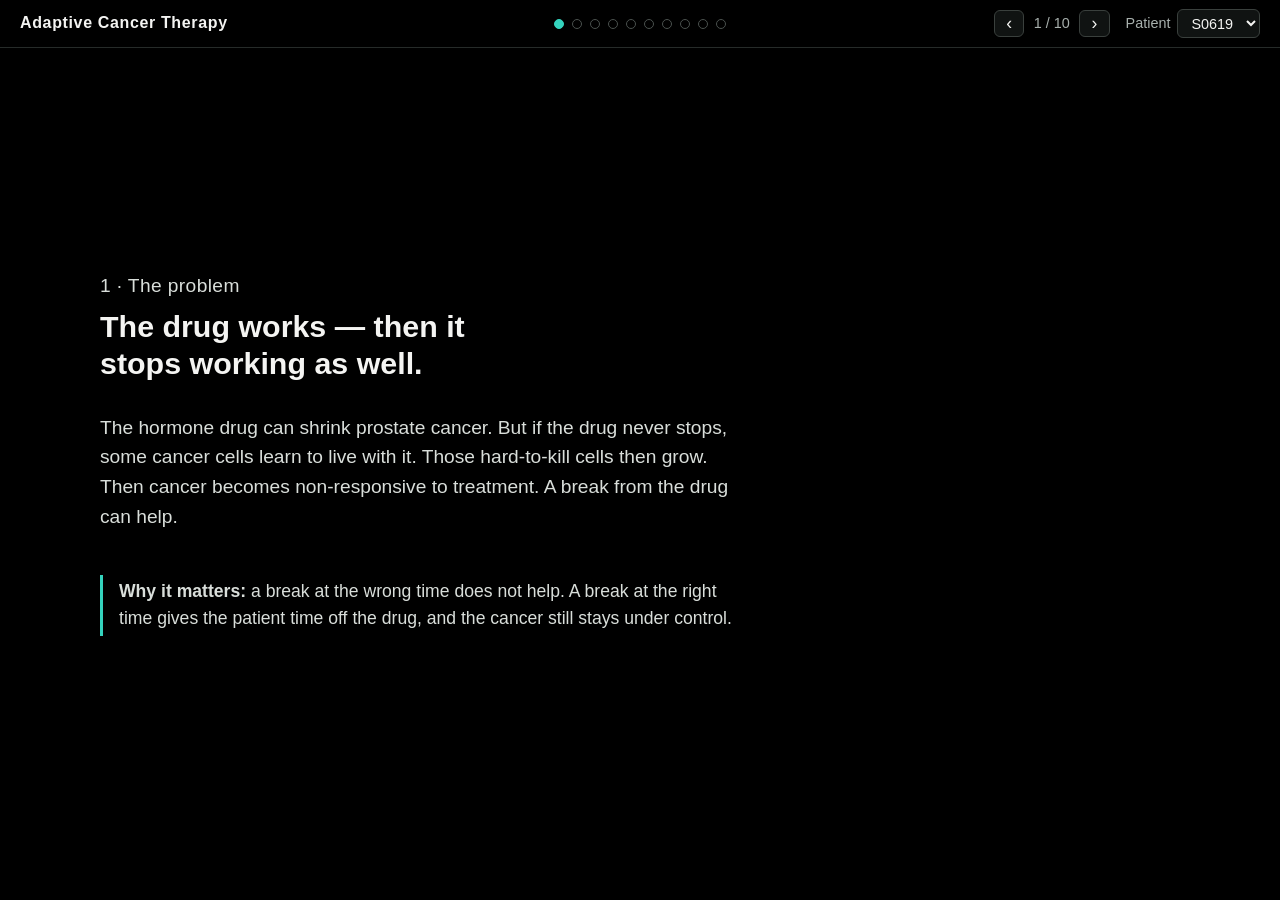
==== commit 26ccc569: "Forecast Agent makes the prediction Replace the global fit + random-walk ensemble with a Forecast Ag" ====
--- a/web/index.html
+++ b/web/index.html
@@ -76,16 +76,17 @@
   <!-- HOW WE PREDICT -->
   <section class="slide">
     <p class="act">3 · Can we trust our guesses?</p>
-    <h2>How we make the guess, step by step.</h2>
+    <h2>How the agent makes the guess, step by step.</h2>
     <p class="hint">We only ever see one number — the blood test, which is green cells plus
-      red cells added together. Here is how we turn that into a prediction.</p>
+      red cells added together. An agent turns that into a prediction: it proposes an
+      explanation, runs it, scores it, keeps or rejects it — and tries again, 80 rounds over.</p>
     <div class="calwrap">
-      <svg viewBox="0 0 1080 400" role="img" aria-label="Four steps: what we know (blood tests and drug on or off), guess the hidden split into green and red cells by adjusting six things, keep 200 explanations that fit, then run them forward to get a guess and a plausible range">
+      <svg viewBox="0 0 1080 445" role="img" aria-label="Four steps: what we know (blood tests and drug on or off), the agent proposes a hidden green and red split by setting six things and scoring it on the early readings, it keeps or rejects each try over 80 rounds until 200 explanations are kept, then runs them forward with the real drug calendar to get a guess and a plausible range. Below, the loop: propose, simulate week by week, score on the early readings only, keep or reject, try again, with every try logged.">
         <!-- stage headers -->
         <g font-family="inherit">
           <text x="0" y="22" font-size="14" font-weight="700" fill="#f4f4f2">1 · WHAT WE KNOW</text>
-          <text x="280" y="22" font-size="14" font-weight="700" fill="#f4f4f2">2 · GUESS THE HIDDEN SPLIT</text>
-          <text x="560" y="22" font-size="14" font-weight="700" fill="#f4f4f2">3 · KEEP 200 EXPLANATIONS</text>
+          <text x="280" y="22" font-size="14" font-weight="700" fill="#f4f4f2">2 · THE AGENT GUESSES THE SPLIT</text>
+          <text x="560" y="22" font-size="14" font-weight="700" fill="#f4f4f2">3 · KEEP OR REJECT, 80 ROUNDS</text>
           <text x="840" y="22" font-size="14" font-weight="700" fill="#f4f4f2">4 · RUN THEM FORWARD</text>
 
           <!-- arrows between stages -->
@@ -125,10 +126,11 @@
             <rect x="280" y="58" width="196" height="26" fill="#2e9e5b"/>
             <rect x="476" y="58" width="34" height="26" fill="#d64545"/>
             <text x="291" y="76" font-size="12" font-weight="700" fill="#06130a">green cells</text>
+            <text x="493" y="76" font-size="10" font-weight="700" fill="#1a0606" text-anchor="middle">red</text>
             <text x="280" y="106" font-size="12.5" fill="#d9deda">First reading, split in two.</text>
             <text x="280" y="124" font-size="12.5" fill="#ff9a9a">The red share is hidden —</text>
             <text x="280" y="142" font-size="12.5" fill="#ff9a9a">we have to guess it.</text>
-            <text x="280" y="172" font-size="12.5" font-weight="700" fill="#f4f4f2">We adjust 6 things to fit:</text>
+            <text x="280" y="172" font-size="12.5" font-weight="700" fill="#f4f4f2">Each try, it sets 6 things:</text>
             <g font-size="12" fill="#9aa39f">
               <text x="280" y="193">· how fast green cells grow</text>
               <text x="280" y="212">· how fast red cells grow (slower)</text>
@@ -137,6 +139,11 @@
               <text x="280" y="269">· how much green cells crowd red</text>
               <text x="280" y="288">· the hidden red share at the start</text>
             </g>
+            <text x="280" y="318" font-size="12" fill="#34d3bd">It runs that cancer week by week</text>
+            <text x="280" y="336" font-size="12" fill="#34d3bd">and scores how well it fits.</text>
+            <text x="280" y="360" font-size="11" fill="#ff9a9a">One hard rule: red must grow</text>
+            <text x="280" y="376" font-size="11" fill="#ff9a9a">slower than green, or the try</text>
+            <text x="280" y="392" font-size="11" fill="#ff9a9a">is thrown out at once.</text>
           </g>
 
           <!-- 3: fan of 200 -->
@@ -151,10 +158,10 @@
           </g>
           <circle cx="566" cy="190" r="5" fill="#34d3bd"/>
           <g font-size="12.5" fill="#d9deda">
-            <text x="560" y="330">Many different stories fit the</text>
-            <text x="560" y="348">early readings. We keep 200 of</text>
-            <text x="560" y="366">them — they disagree most</text>
-            <text x="560" y="384">about the hidden red cells.</text>
+            <text x="560" y="322">8 tries a round: sharpen the best,</text>
+            <text x="560" y="340">mix two kept, vary one, explore.</text>
+            <text x="560" y="358">Kept only if nearly as good as</text>
+            <text x="560" y="376">the best — until 200 are kept.</text>
           </g>
 
           <!-- 4: band + median -->
@@ -162,39 +169,26 @@
             <path d="M846 84 C 900 74, 960 96, 1072 130 L 1072 218 C 960 196, 900 190, 846 176 Z"
               fill="rgba(52,211,189,0.18)"/>
             <path d="M846 130 C 900 122, 960 140, 1072 176" fill="none" stroke="#34d3bd" stroke-width="3.5"/>
-            <circle cx="930" cy="112" r="5" fill="#e8a33d"/>
-            <circle cx="1000" cy="196" r="5" fill="#0a0a0a" stroke="#5b9cf5" stroke-width="2"/>
             <text x="846" y="252" font-size="12.5" fill="#34d3bd" font-weight="700">teal line = our guess</text>
-            <text x="846" y="272" font-size="12.5" fill="#d9deda">(the middle of the 200 runs)</text>
-            <text x="846" y="298" font-size="12.5" fill="#d9deda">Shaded band = where 90 of</text>
-            <text x="846" y="316" font-size="12.5" fill="#d9deda">the 100 runs fall. Wide band</text>
-            <text x="846" y="334" font-size="12.5" fill="#d9deda">= we are unsure.</text>
+            <text x="846" y="272" font-size="12.5" fill="#d9deda">(the middle of the 200 runs,</text>
+            <text x="846" y="290" font-size="12.5" fill="#d9deda">run with the real drug calendar)</text>
+            <text x="846" y="316" font-size="12.5" fill="#d9deda">Shaded band = where 90 of</text>
+            <text x="846" y="334" font-size="12.5" fill="#d9deda">the 100 runs fall. Wide band</text>
+            <text x="846" y="352" font-size="12.5" fill="#d9deda">= we are unsure.</text>
           </g>
+
+          <!-- the loop, in one strip -->
+          <rect x="0" y="404" width="1080" height="32" rx="8" fill="#0c0e0d" stroke="#262b29"/>
+          <text x="540" y="425" font-size="12.5" fill="#d9deda" text-anchor="middle">THE LOOP — propose → simulate week by week → score on the early readings only → keep or reject → try again · every try is logged with its reason</text>
         </g>
       </svg>
     </div>
-    <p class="lesson"><strong>The key point:</strong> we never see the red cells. That is why
-      we keep 200 explanations instead of one — the spread between them is our honesty
-      about what we do not know. Next slide: we check the guess against readings
-      the model never saw.</p>
-  </section>
-
-  <!-- SLIDE 1: fit -->
-  <section class="slide">
-    <p class="act">3 · Can we trust our guesses?</p>
-    <h2>First, can we guess this patient's blood-test result?</h2>
-    <p class="hint" id="fitHint"></p>
-    <div class="chartwrap"><canvas id="fitChart" width="1200" height="420"></canvas></div>
-    <div class="legend">
-      <span><i class="dot on"></i>real reading, on drug</span>
-      <span><i class="dot off"></i>real reading, off drug</span>
-      <span><i class="line med"></i>model guess (test zone only)</span>
-      <span><i class="band"></i>plausible range</span>
-      <span class="misskey"><i class="missring"></i>missed by the range — line shows how far</span>
-    </div>
-    <dl class="stats" id="fitStats"></dl>
-    <p class="hint">How to read it: in the right-hand test zone, a dot on the teal
-      line means a good guess. A red ring and a long line mean a bad miss.</p>
+    <p class="lesson"><strong>The key point:</strong> the agent never sees the red cells, and
+      it is only ever scored on the early readings. That is why it keeps 200 explanations
+      instead of one — the spread between them is our honesty about what we do not know.
+      With a Meta API key, Muse Spark proposes each try; without one, a local proposer
+      runs the same loop (this deck's run used the local proposer).
+      Next slide: two drug plans race on the same cancer.</p>
   </section>
 
   <!-- SLIDE 2: sim -->
@@ -286,7 +280,7 @@
     <p class="act">Appendix · Proof</p>
     <h2>That is the story. The rest is proof.</h2>
     <p>Next come the things judges and doctors may ask for: the full table for
-      all patients, more pictures, the 3D cancer, and how we did the work.</p>
+      all patients.</p>
     <p class="why">You do not need the appendix to get the main point:
       <strong>who you are matters more than the exact break rule.</strong></p>
   </section>
@@ -302,78 +296,6 @@
     <p class="hint" id="overallLine"></p>
   </section>
 
-  <!-- SLIDE 5: gallery -->
-  <section class="slide">
-    <p class="act">Appendix B · Picture gallery</p>
-    <h2>Four more ways to see it.</h2>
-    <p class="hint">All pictures show the patient you picked. Drag the 3D hill to turn it,
-      scroll to zoom in. Green = drug can kill it. Red = drug cannot kill it.</p>
-    <div class="gallery">
-      <div class="viz wide">
-        <h3>How unsure are we? (3D hill)</h3>
-        <p class="ruletag">Our best guess is the top line of the hill. The hill shows how
-          wide our guess could be. Dots are real blood test results.</p>
-        <div id="terrain" class="gl" role="img" aria-label="3D blood-test uncertainty terrain"></div>
-      </div>
-      <div class="viz wide">
-        <h3>Green and red rivers</h3>
-        <p class="ruletag">How much green and red cancer there is over time, for each plan.
-          Dark bands are weeks on the drug.</p>
-        <canvas id="river" height="230"></canvas>
-      </div>
-      <div class="viz">
-        <h3>Good and bad sides of each plan</h3>
-        <p class="ruletag">A star shape for each plan. Big is better on every point:
-          control for longer, more time off drug, control per week of drug.</p>
-        <canvas id="radar" height="220"></canvas>
-      </div>
-      <div class="viz spanall">
-        <h3>Thin slices, week by week</h3>
-        <p class="ruletag">One row per week, top to bottom. Watch red take over
-          the cancer. The white line shows when control is lost.</p>
-        <canvas id="barcode" height="190"></canvas>
-      </div>
-    </div>
-  </section>
-
-  <!-- SLIDE 6: 3D -->
-  <section class="slide">
-    <p class="act">Appendix C · Under the microscope</p>
-    <h2>Twelve ways to watch one cancer.</h2>
-    <p class="hint">The same cancer as in the race, drawn twelve ways. It uses the patient
-      you picked. Press play on the race slide, then watch here. Drag to turn,
-      scroll to zoom in.</p>
-    <div class="v3controls">
-      <div id="v3views" class="viewbtns"></div>
-      <label>Rule
-        <select id="v3rule"></select>
-      </label>
-    </div>
-    <div id="stage3d" class="stage3d" role="img" aria-label="3D tumor visualization"></div>
-    <p class="hint" id="v3caption"></p>
-  </section>
-
-  <!-- METHODS / FIN -->
-  <section class="slide story">
-    <p class="act">Appendix D · How we did it</p>
-    <h2>How we did it, in short.</h2>
-    <ul class="methods">
-      <li>Our model has two kinds of cancer cells: green (drug kills them) and red
-        (drug cannot kill them). They fight for space. blood test = green + red.</li>
-      <li>We teach the model with the first 60% of each patient's blood tests. Then we
-        test it on the last 40% — tests it has never seen. We try 200 versions of the
-        model to show how unsure we are.</li>
-      <li>We compare two plans: drug always on, and the usual break plan
-        (stop when the blood test falls to half, start again when it goes back up).</li>
-      <li>Last, we guess which patients will save the most time off the drug. We use
-        only what we knew early: starting blood test, how fast each kind of cell grows,
-        how low the blood test fell, and how fast it rose on breaks. A patient who would lose
-        control by taking a break is never picked.</li>
-      <li>All of this is a computer model. It is an idea to test in a real study one
-        day — not a treatment plan for any real person.</li>
-    </ul>
-    <p class="fin">EvoDose Select · a research model · not medical advice.</p>
-  </section>
 </main>
 
 <script>
@@ -448,9 +370,9 @@
 })();
 </script>
 <script src="vendor/three.min.js?v=12"></script>
-<script src="app.js?v=18"></script>
-<script src="viz.js?v=16"></script>
-<script src="viz3d.js?v=26"></script>
+<script src="app.js?v=19"></script>
+<script src="viz.js?v=17"></script>
+<script src="viz3d.js?v=27"></script>
 <script src="tissue-shader.js?v=1"></script>
 <script>
 // Slide deck: horizontal paging with prev/next, dots, keys, and edge-aware wheel.
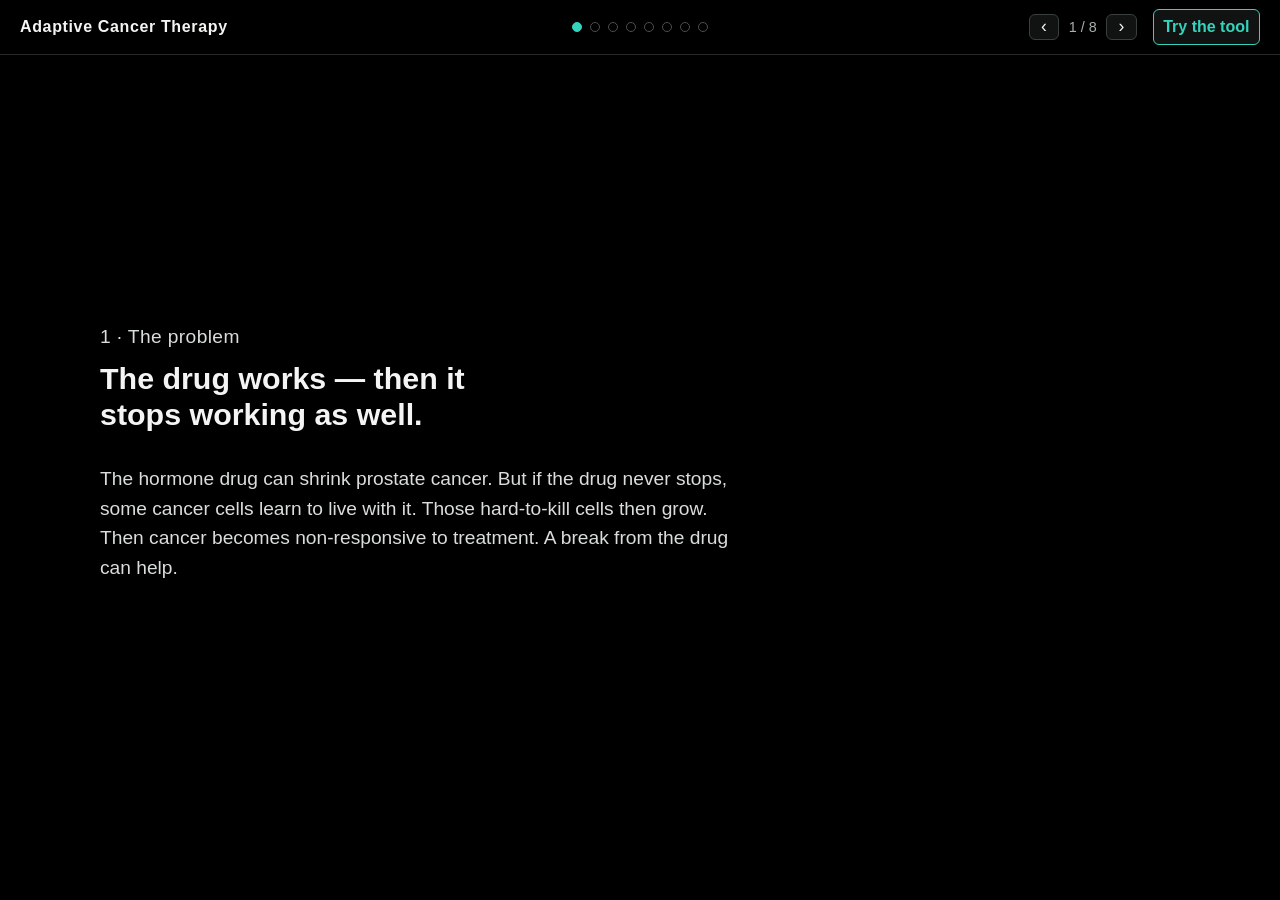
==== commit a493f0a0: "Run Forecast Agent on all 105 patients, update findings, drop patient table slide - Re-ran pipeline " ====
--- a/web/index.html
+++ b/web/index.html
@@ -16,9 +16,7 @@
       <span id="slCount">1 / 1</span>
       <button id="nextSl" aria-label="Next slide">›</button>
     </span>
-    <label class="patpick">Patient
-      <select id="patient"></select>
-    </label>
+    <button id="tryBtn">Try the tool</button>
   </span>
 </nav>
 
@@ -30,9 +28,6 @@
     <p>The hormone drug can shrink prostate cancer. But if the drug never stops, some
       cancer cells learn to live with it. Those hard-to-kill cells then grow.
       Then cancer becomes non-responsive to treatment. A break from the drug can help.</p>
-    <p class="why"><strong>Why it matters:</strong> a break at the wrong time does not help.
-      A break at the right time gives the patient time off the drug, and the cancer
-      still stays under control.</p>
   </section>
 
   <!-- COVER: adaptive cancer therapy, in one paragraph + one animated picture -->
@@ -76,119 +71,54 @@
   <!-- HOW WE PREDICT -->
   <section class="slide">
     <p class="act">3 · Can we trust our guesses?</p>
-    <h2>How the agent makes the guess, step by step.</h2>
-    <p class="hint">We only ever see one number — the blood test, which is green cells plus
-      red cells added together. An agent turns that into a prediction: it proposes an
-      explanation, runs it, scores it, keeps or rejects it — and tries again, 80 rounds over.</p>
+    <h2>How the agent makes the guess.</h2>
+    <p class="hint">The agent's real job: guess <strong>whether this patient would
+      benefit from adaptive therapy</strong>. To do that, it first guesses the hidden
+      green/red split, again and again, until its guesses match the early tests.</p>
     <div class="calwrap">
-      <svg viewBox="0 0 1080 445" role="img" aria-label="Four steps: what we know (blood tests and drug on or off), the agent proposes a hidden green and red split by setting six things and scoring it on the early readings, it keeps or rejects each try over 80 rounds until 200 explanations are kept, then runs them forward with the real drug calendar to get a guess and a plausible range. Below, the loop: propose, simulate week by week, score on the early readings only, keep or reject, try again, with every try logged.">
-        <!-- stage headers -->
+      <svg viewBox="0 0 1080 330" role="img" aria-label="Three steps: what we see (blood tests and when the drug was on or off), the Meta Muse Agent guesses the hidden green and red split, then it keeps 200 good guesses and runs them forward to make a prediction with a plausible range.">
         <g font-family="inherit">
-          <text x="0" y="22" font-size="14" font-weight="700" fill="#f4f4f2">1 · WHAT WE KNOW</text>
-          <text x="280" y="22" font-size="14" font-weight="700" fill="#f4f4f2">2 · THE AGENT GUESSES THE SPLIT</text>
-          <text x="560" y="22" font-size="14" font-weight="700" fill="#f4f4f2">3 · KEEP OR REJECT, 80 ROUNDS</text>
-          <text x="840" y="22" font-size="14" font-weight="700" fill="#f4f4f2">4 · RUN THEM FORWARD</text>
-
-          <!-- arrows between stages -->
-          <g stroke="#9aa39f" stroke-width="2" fill="none">
-            <path d="M248 190 L268 190 M260 182 L269 190 L260 198"/>
-            <path d="M528 190 L548 190 M540 182 L549 190 L540 198"/>
-            <path d="M808 190 L828 190 M820 182 L829 190 L820 198"/>
-          </g>
-
-          <!-- 1: readings + drug strip -->
-          <g>
-            <polyline points="8,70 38,150 68,168 98,120 128,82 158,140 188,166 218,110 236,84"
-              fill="none" stroke="#34d3bd" stroke-width="3" stroke-linejoin="round" stroke-linecap="round"/>
-            <g>
-              <circle cx="8" cy="70" r="4.5" fill="#e8a33d"/><circle cx="38" cy="150" r="4.5" fill="#e8a33d"/>
-              <circle cx="68" cy="168" r="4.5" fill="#0a0a0a" stroke="#5b9cf5" stroke-width="2"/>
-              <circle cx="98" cy="120" r="4.5" fill="#0a0a0a" stroke="#5b9cf5" stroke-width="2"/>
-              <circle cx="128" cy="82" r="4.5" fill="#e8a33d"/><circle cx="158" cy="140" r="4.5" fill="#e8a33d"/>
-              <circle cx="188" cy="166" r="4.5" fill="#0a0a0a" stroke="#5b9cf5" stroke-width="2"/>
-              <circle cx="218" cy="110" r="4.5" fill="#e8a33d"/>
-            </g>
-            <g>
-              <rect x="8" y="196" width="52" height="12" fill="#e8a33d"/>
-              <rect x="60" y="196" width="64" height="12" fill="#2c4a78"/>
-              <rect x="124" y="196" width="52" height="12" fill="#e8a33d"/>
-              <rect x="176" y="196" width="60" height="12" fill="#2c4a78"/>
-            </g>
-            <text x="0" y="238" font-size="12.5" fill="#d9deda">Blood tests over time, and</text>
-            <text x="0" y="256" font-size="12.5" fill="#d9deda">when the drug was on (amber)</text>
-            <text x="0" y="274" font-size="12.5" fill="#d9deda">or off (blue). That is all</text>
-            <text x="0" y="292" font-size="12.5" fill="#d9deda">we ever get to see. We learn</text>
-            <text x="0" y="310" font-size="12.5" fill="#d9deda">from the first 6 of every 10.</text>
-          </g>
-
-          <!-- 2: hidden split + six knobs -->
-          <g>
-            <rect x="280" y="58" width="196" height="26" fill="#2e9e5b"/>
-            <rect x="476" y="58" width="34" height="26" fill="#d64545"/>
-            <text x="291" y="76" font-size="12" font-weight="700" fill="#06130a">green cells</text>
-            <text x="493" y="76" font-size="10" font-weight="700" fill="#1a0606" text-anchor="middle">red</text>
-            <text x="280" y="106" font-size="12.5" fill="#d9deda">First reading, split in two.</text>
-            <text x="280" y="124" font-size="12.5" fill="#ff9a9a">The red share is hidden —</text>
-            <text x="280" y="142" font-size="12.5" fill="#ff9a9a">we have to guess it.</text>
-            <text x="280" y="172" font-size="12.5" font-weight="700" fill="#f4f4f2">Each try, it sets 6 things:</text>
-            <g font-size="12" fill="#9aa39f">
-              <text x="280" y="193">· how fast green cells grow</text>
-              <text x="280" y="212">· how fast red cells grow (slower)</text>
-              <text x="280" y="231">· how hard the drug kills green</text>
-              <text x="280" y="250">· how much red cells crowd green</text>
-              <text x="280" y="269">· how much green cells crowd red</text>
-              <text x="280" y="288">· the hidden red share at the start</text>
-            </g>
-            <text x="280" y="318" font-size="12" fill="#34d3bd">It runs that cancer week by week</text>
-            <text x="280" y="336" font-size="12" fill="#34d3bd">and scores how well it fits.</text>
-            <text x="280" y="360" font-size="11" fill="#ff9a9a">One hard rule: red must grow</text>
-            <text x="280" y="376" font-size="11" fill="#ff9a9a">slower than green, or the try</text>
-            <text x="280" y="392" font-size="11" fill="#ff9a9a">is thrown out at once.</text>
-          </g>
-
-          <!-- 3: fan of 200 -->
-          <g stroke="#34d3bd" fill="none" opacity="0.4">
-            <path d="M566 190 C 640 186, 720 120, 796 62"/>
-            <path d="M566 190 C 640 188, 720 150, 796 96"/>
-            <path d="M566 190 C 640 190, 720 176, 796 138"/>
-            <path d="M566 190 C 640 192, 720 192, 796 178"/>
-            <path d="M566 190 C 640 194, 720 208, 796 214"/>
-            <path d="M566 190 C 640 198, 720 238, 796 258"/>
-            <path d="M566 190 C 640 202, 720 268, 796 296"/>
-          </g>
-          <circle cx="566" cy="190" r="5" fill="#34d3bd"/>
-          <g font-size="12.5" fill="#d9deda">
-            <text x="560" y="322">8 tries a round: sharpen the best,</text>
-            <text x="560" y="340">mix two kept, vary one, explore.</text>
-            <text x="560" y="358">Kept only if nearly as good as</text>
-            <text x="560" y="376">the best — until 200 are kept.</text>
-          </g>
-
-          <!-- 4: band + median -->
-          <g>
-            <path d="M846 84 C 900 74, 960 96, 1072 130 L 1072 218 C 960 196, 900 190, 846 176 Z"
-              fill="rgba(52,211,189,0.18)"/>
-            <path d="M846 130 C 900 122, 960 140, 1072 176" fill="none" stroke="#34d3bd" stroke-width="3.5"/>
-            <text x="846" y="252" font-size="12.5" fill="#34d3bd" font-weight="700">teal line = our guess</text>
-            <text x="846" y="272" font-size="12.5" fill="#d9deda">(the middle of the 200 runs,</text>
-            <text x="846" y="290" font-size="12.5" fill="#d9deda">run with the real drug calendar)</text>
-            <text x="846" y="316" font-size="12.5" fill="#d9deda">Shaded band = where 90 of</text>
-            <text x="846" y="334" font-size="12.5" fill="#d9deda">the 100 runs fall. Wide band</text>
-            <text x="846" y="352" font-size="12.5" fill="#d9deda">= we are unsure.</text>
-          </g>
-
-          <!-- the loop, in one strip -->
-          <rect x="0" y="404" width="1080" height="32" rx="8" fill="#0c0e0d" stroke="#262b29"/>
-          <text x="540" y="425" font-size="12.5" fill="#d9deda" text-anchor="middle">THE LOOP — propose → simulate week by week → score on the early readings only → keep or reject → try again · every try is logged with its reason</text>
+          <text x="0" y="24" font-size="15" font-weight="700" fill="#f4f4f2">1 · WHAT WE SEE</text>
+          <polyline points="8,70 48,130 88,150 128,95 168,65 208,120 248,140 288,90" fill="none" stroke="#34d3bd" stroke-width="3.5" stroke-linejoin="round" stroke-linecap="round"/>
+          <rect x="8" y="176" width="86" height="13" fill="#e8a33d"/>
+          <rect x="94" y="176" width="104" height="13" fill="#2c4a78"/>
+          <rect x="198" y="176" width="86" height="13" fill="#e8a33d"/>
+          <text x="0" y="226" font-size="14" fill="#d9deda">Blood tests over time, and when</text>
+          <text x="0" y="248" font-size="14" fill="#d9deda">the drug was on (amber) or off (blue).</text>
+
+          <path d="M330 130 L356 130 M348 122 L358 130 L348 138" stroke="#9aa39f" stroke-width="2.5" fill="none"/>
+
+          <text x="380" y="24" font-size="15" font-weight="700" fill="#f4f4f2">2 · META MUSE AGENT GUESSES</text>
+          <rect x="380" y="62" width="240" height="34" fill="#2e9e5b"/>
+          <rect x="620" y="62" width="52" height="34" fill="#d64545"/>
+          <text x="392" y="84" font-size="13" font-weight="700" fill="#06130a">green cells</text>
+          <text x="646" y="84" font-size="11" font-weight="700" fill="#1a0606" text-anchor="middle">red</text>
+          <text x="380" y="128" font-size="14" fill="#ff9a9a">The red part is hidden. The agent</text>
+          <text x="380" y="150" font-size="14" fill="#ff9a9a">guesses it, and how the cells grow</text>
+          <text x="380" y="176" font-size="14" fill="#d9deda">Each guess is run week by week and</text>
+          <text x="380" y="198" font-size="14" fill="#d9deda">scored against the early tests.</text>
+
+          <path d="M696 130 L722 130 M714 122 L724 130 L714 138" stroke="#9aa39f" stroke-width="2.5" fill="none"/>
+
+          <text x="746" y="24" font-size="15" font-weight="700" fill="#f4f4f2">3 · KEEP 200, GUESS THE BENEFIT</text>
+          <path d="M754 76 C 840 60, 950 66, 1064 96 L 1064 170 C 950 142, 840 140, 754 128 Z" fill="rgba(52,211,189,0.18)"/>
+          <path d="M754 102 C 850 88, 960 96, 1064 132" fill="none" stroke="#34d3bd" stroke-width="3.5"/>
+          <text x="746" y="204" font-size="14" fill="#d9deda">It runs the 200 guesses forward, then</text>
+          <text x="746" y="226" font-size="14" fill="#d9deda">answers: would breaks help this patient,</text>
+          <text x="746" y="248" font-size="14" fill="#d9deda">and how many weeks off drug?</text>
+
+          <rect x="0" y="282" width="1080" height="34" rx="8" fill="#0c0e0d" stroke="#262b29"/>
+          <text x="540" y="304" font-size="13.5" fill="#d9deda" text-anchor="middle">TRY &#8594; RUN &#8594; SCORE &#8594; KEEP OR THROW AWAY &#8594; TRY AGAIN</text>
         </g>
       </svg>
     </div>
-    <p class="lesson"><strong>The key point:</strong> the agent never sees the red cells, and
-      it is only ever scored on the early readings. That is why it keeps 200 explanations
-      instead of one — the spread between them is our honesty about what we do not know.
-      With a Meta API key, Muse Spark proposes each try; without one, a local proposer
-      runs the same loop (this deck's run used the local proposer).
-      Next slide: two drug plans race on the same cancer.</p>
+    <p class="lesson"><strong>The key point:</strong> the agent never sees the red cells —
+      so it keeps 200 good guesses, not one. From them it makes its real guess:
+      <strong>would this patient benefit from adaptive therapy, and by how much?</strong>
+      That answer comes later, as big, middle, or small saver.
+      The agent is <strong>Meta Muse</strong> (Muse Spark proposes each try with a Meta
+      API key; this deck's run used a local proposer on all 105 patients, so every
+      number can be re-made without a key).</p>
   </section>
 
   <!-- SLIDE 2: sim -->
@@ -247,17 +177,13 @@
     <h2>Half the drug, same control — but for who?</h2>
     <p class="hint" id="selectionIntro">Loading the results…</p>
     <dl class="stats" id="selectionStats"></dl>
-  </section>
-
-  <!-- SLIDE 3c: who should pause, the patients -->
-  <section class="slide">
-    <p class="act">5 · Who saves the most? — the patients</p>
-    <h2>Patients we think will save the most drug time.</h2>
-    <table id="selectionTable"></table>
-    <p class="hint" id="selectionMethod"></p>
-    <p class="lesson"><strong>Bottom line:</strong> do not give every patient a fancy new plan.
-      Give a break first to the big savers — they get far less drug with the same
-      control. This is still a computer model, not proof in real patients.</p>
+    <p class="lesson"><strong>What we found this time:</strong> the agent now ran on
+      every patient — all 105 (Bruchovsky 72, Shaw 16, Zhang 17), not just one study.
+      On average a break plan spends <strong>56 of every 100 weeks off the drug</strong>,
+      and the patients we pick spend <strong>71 of 100 weeks off</strong>, still with
+      the same control as never stopping (+0.3 weeks). Big savers (70+ weeks off) are
+      45% of our picks, against 22% of all patients. Saving still varies a lot by
+      patient — from 6 to 99 weeks off in 100.</p>
   </section>
 
   <!-- CORE 6: real life -->
@@ -275,25 +201,33 @@
       because of it. A real study must prove it first.</p>
   </section>
 
-  <!-- APPENDIX DIVIDER -->
-  <section class="slide story">
-    <p class="act">Appendix · Proof</p>
-    <h2>That is the story. The rest is proof.</h2>
-    <p>Next come the things judges and doctors may ask for: the full table for
-      all patients.</p>
-    <p class="why">You do not need the appendix to get the main point:
-      <strong>who you are matters more than the exact break rule.</strong></p>
-  </section>
-
-  <!-- SLIDE 4: summary -->
+  <!-- TRY IT: upload your own patient -->
   <section class="slide">
-    <p class="act">Appendix A · All patients</p>
-    <h2>All patients: break plan vs drug always on.</h2>
-    <p class="hint">For each patient: how many weeks the cancer stays under control,
-      and how much of the time is spent on the drug. The longest time we show is
-      260 weeks (5 years).</p>
-    <table id="summaryTable"></table>
-    <p class="hint" id="overallLine"></p>
+    <p class="act">Try it · Your own patient</p>
+    <h2>Your patient. Our guess.</h2>
+    <p class="hint">Upload a CSV with columns <code>patient_id, date, psa_ng_ml, on_treatment</code>
+      (at least 5 readings on the drug and 5 off, per patient). Every patient in the file is
+      fitted and scored in your browser, then ranked by who would benefit most from a break.
+      No file handy? Use the example patient.</p>
+    <div class="simcontrols">
+      <label>Muse API key (needed for a guess)
+        <input type="password" id="upKey" placeholder="Paste key" autocomplete="off" spellcheck="false" size="28">
+      </label>
+      <span class="hint">Only Muse guesses how likely each patient is to benefit.
+        Without a key we fit and score, but make no guess. The key stays in this tab —
+        it is only sent to Meta's API, never stored.</span>
+    </div>
+    <div class="simcontrols">
+      <label>Your CSV <input type="file" id="upFile" accept=".csv,text/csv"></label>
+      <button id="upExample">Use example patient</button>
+      <button id="upSend" disabled>Send</button>
+      <a href="example_patient.csv" download>Download example CSV</a>
+    </div>
+    <p class="hint" id="upStatus">Pick a file (or the example), then press Send.</p>
+    <div id="upOut"></div>
+    <div class="chartwrap"><canvas id="upChart" width="1200" height="300"></canvas></div>
+    <p class="hint">Quick in-browser fit (about 40 model versions), not the offline
+      200-version run. A guess from a computer model — not medical advice.</p>
   </section>
 
 </main>
@@ -374,6 +308,7 @@
 <script src="viz.js?v=17"></script>
 <script src="viz3d.js?v=27"></script>
 <script src="tissue-shader.js?v=1"></script>
+<script src="upload.js?v=1"></script>
 <script>
 // Slide deck: horizontal paging with prev/next, dots, keys, and edge-aware wheel.
 (function () {
@@ -424,6 +359,10 @@
     });
   }, { passive: true });
 
+  document.getElementById("tryBtn").addEventListener("click", function () {
+    var i = slides.findIndex(function (s) { return s.querySelector("#upFile"); });
+    go(i >= 0 ? i : slides.length - 2);
+  });
   document.getElementById("prevSl").addEventListener("click", function () { go(cur - 1); });
   document.getElementById("nextSl").addEventListener("click", function () { go(cur + 1); });
 
--- a/web/styles.css
+++ b/web/styles.css
@@ -81,6 +81,7 @@
 button { cursor: pointer; }
 button:hover { border-color: var(--accent); color: var(--accent); }
 #prevSl, #nextSl { padding: 0.1rem 0.7rem; font-size: 1.1rem; line-height: 1.2; }
+#tryBtn { border-color: var(--accent); color: var(--accent); font-weight: 600; white-space: nowrap; }
 
 /* Slides: horizontal deck, each slide its own vertical scroll lane */
 main {
@@ -261,6 +262,11 @@
 
 .simcontrols { display: flex; gap: 0.75rem; align-items: center; margin: 0.5rem 0; flex-wrap: wrap; }
 .simcontrols label { font-size: 0.9rem; display: inline-flex; align-items: center; gap: 0.4rem; }
+.simcontrols a { color: var(--accent); font-size: 0.9rem; }
+#upSend { background: var(--blue); border-color: var(--blue); color: #081426; font-weight: 700; }
+#upSend:hover { color: #081426; border-color: #8dbcf7; }
+#upSend:disabled { opacity: 0.45; }
+#upChart { width: 100%; height: 300px; display: block; }
 .simerror { display: none; color: var(--warn); font-size: 0.85rem; font-weight: 600; }
 
 /* Meta Muse Agent */
